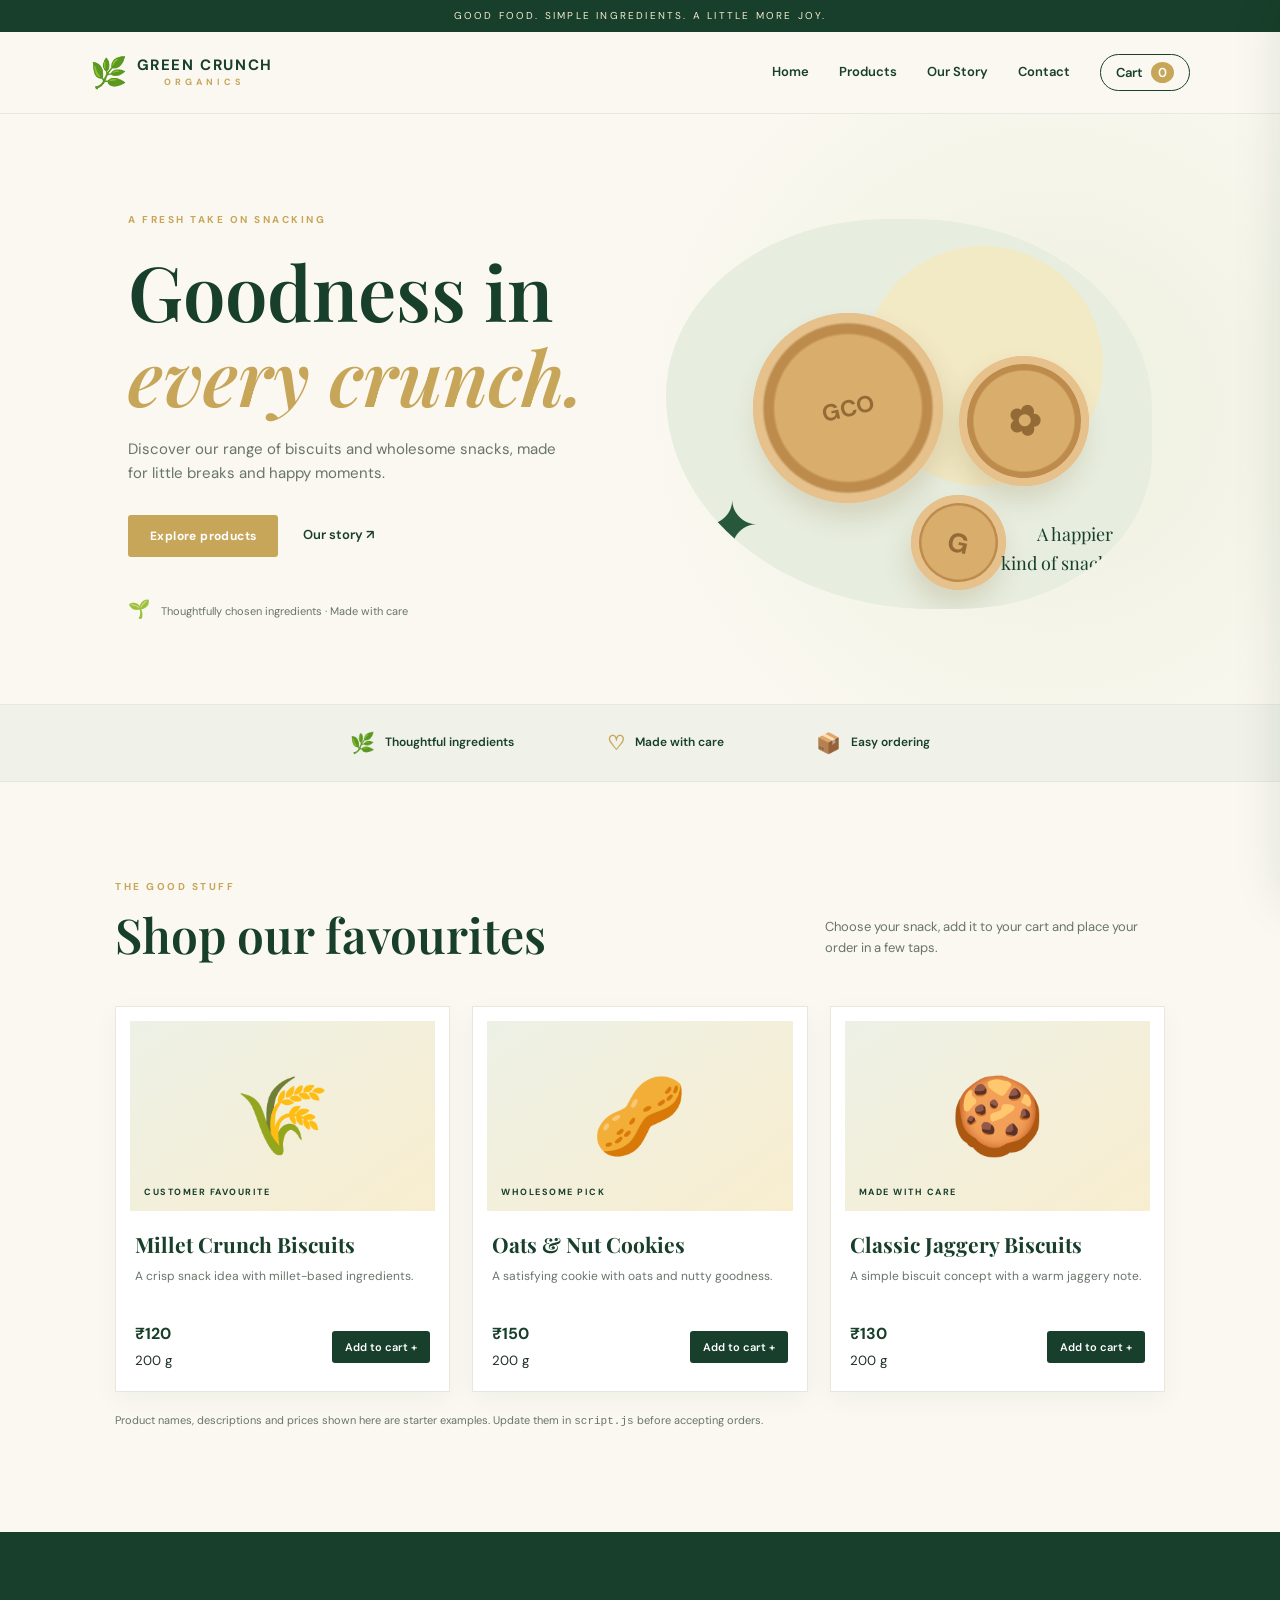
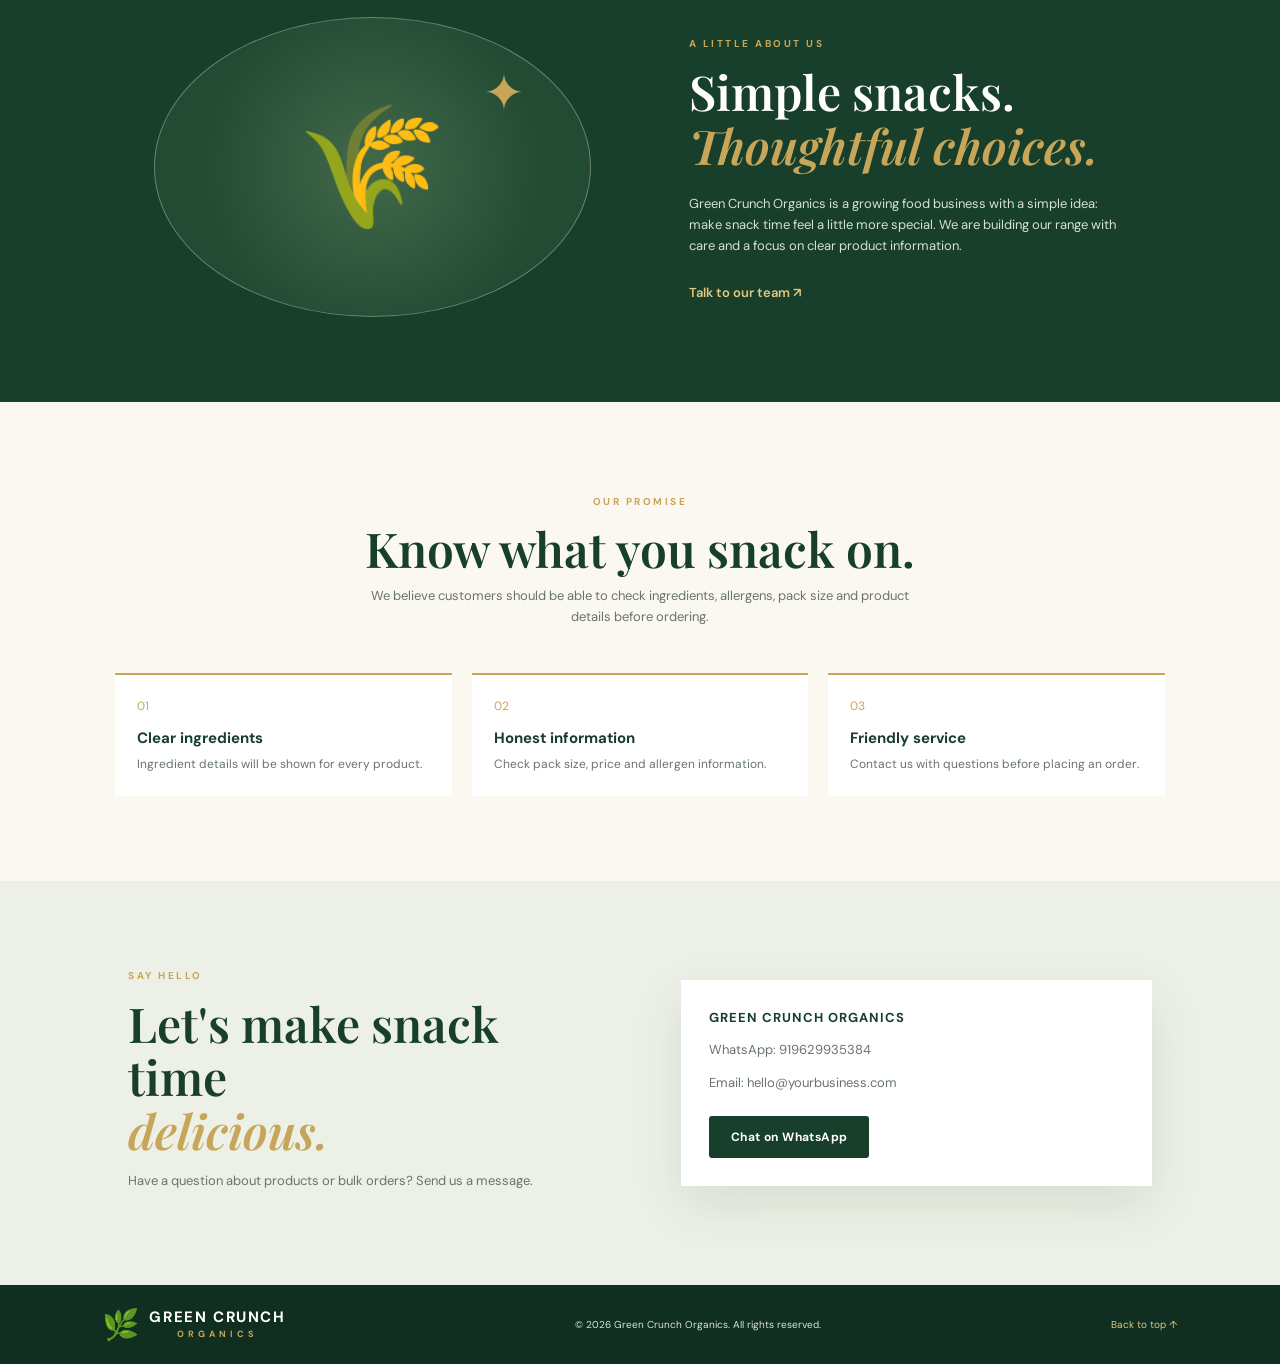
==== index.html @ 6ba56335 "Add files via upload" ====
<!DOCTYPE html>
<html lang="en">
<head>
  <meta charset="UTF-8">
  <meta name="viewport" content="width=device-width, initial-scale=1.0">
  <meta name="description" content="Discover Green Crunch Organics — thoughtfully made biscuits and wholesome snacks. Explore our products and order through WhatsApp or online payment.">
  <meta name="theme-color" content="#173f2b">
  <title>Green Crunch Organics | Wholesome Biscuits & Snacks</title>
  <link rel="preconnect" href="https://fonts.googleapis.com">
  <link rel="preconnect" href="https://fonts.gstatic.com" crossorigin>
  <link href="https://fonts.googleapis.com/css2?family=DM+Sans:wght@400;500;600;700&family=Playfair+Display:wght@600;700&display=swap" rel="stylesheet">
  <link rel="stylesheet" href="style.css">
</head>
<body>
  <div class="announcement">GOOD FOOD. SIMPLE INGREDIENTS. A LITTLE MORE JOY.</div>
  <header class="site-header">
    <a class="brand" href="#home" aria-label="Green Crunch Organics home">
      <span class="brand-mark">🌿</span>
      <span><strong>GREEN CRUNCH</strong><small>ORGANICS</small></span>
    </a>
    <button class="menu-toggle" id="menuToggle" aria-label="Open menu">☰</button>
    <nav id="mainNav">
      <a href="#home">Home</a><a href="#products">Products</a><a href="#story">Our Story</a><a href="#contact">Contact</a>
      <button class="cart-nav" id="cartOpen">Cart <span id="cartCount">0</span></button>
    </nav>
  </header>

  <main>
    <section class="hero" id="home">
      <div class="hero-copy">
        <span class="eyebrow">A FRESH TAKE ON SNACKING</span>
        <h1>Goodness in<br><em>every crunch.</em></h1>
        <p>Discover our range of biscuits and wholesome snacks, made for little breaks and happy moments.</p>
        <div class="hero-actions"><a class="btn btn-gold" href="#products">Explore products</a><a class="text-link" href="#story">Our story ↗</a></div>
        <div class="hero-note"><span>🌱</span> Thoughtfully chosen ingredients · Made with care</div>
      </div>
      <div class="hero-art" aria-label="Illustration of organic biscuits">
        <div class="sun"></div><div class="leaf leaf-one">✦</div><div class="biscuit biscuit-one">GCO</div><div class="biscuit biscuit-two">✿</div><div class="biscuit biscuit-three">G</div>
        <div class="art-caption">A happier<br>kind of snack.</div>
      </div>
    </section>

    <section class="trust-strip">
      <div><b>🌿</b><span>Thoughtful ingredients</span></div><div><b>♡</b><span>Made with care</span></div><div><b>📦</b><span>Easy ordering</span></div>
    </section>

    <section class="section products-section" id="products">
      <div class="section-heading"><div><span class="eyebrow">THE GOOD STUFF</span><h2>Shop our favourites</h2></div><p>Choose your snack, add it to your cart and place your order in a few taps.</p></div>
      <div class="product-grid" id="productGrid"></div>
      <p class="small-note">Product names, descriptions and prices shown here are starter examples. Update them in <code>script.js</code> before accepting orders.</p>
    </section>

    <section class="story-section" id="story">
      <div class="story-art"><div class="story-circle">🌾</div><span class="floating-leaf">✦</span></div>
      <div class="story-copy"><span class="eyebrow">A LITTLE ABOUT US</span><h2>Simple snacks.<br><em>Thoughtful choices.</em></h2><p>Green Crunch Organics is a growing food business with a simple idea: make snack time feel a little more special. We are building our range with care and a focus on clear product information.</p><a class="text-link" href="#contact">Talk to our team ↗</a></div>
    </section>

    <section class="promise-section">
      <span class="eyebrow">OUR PROMISE</span><h2>Know what you snack on.</h2><p>We believe customers should be able to check ingredients, allergens, pack size and product details before ordering.</p>
      <div class="promise-grid"><div>01 <b>Clear ingredients</b><span>Ingredient details will be shown for every product.</span></div><div>02 <b>Honest information</b><span>Check pack size, price and allergen information.</span></div><div>03 <b>Friendly service</b><span>Contact us with questions before placing an order.</span></div></div>
    </section>

    <section class="contact-section" id="contact">
      <div><span class="eyebrow">SAY HELLO</span><h2>Let's make snack time<br><em>delicious.</em></h2><p>Have a question about products or bulk orders? Send us a message.</p></div>
      <div class="contact-card"><p><b>GREEN CRUNCH ORGANICS</b></p><p>WhatsApp: <span id="displayPhone">Add your number in script.js</span></p><p>Email: <span id="displayEmail">Add your email in script.js</span></p><a class="btn btn-green" id="contactWhatsApp" href="#">Chat on WhatsApp</a></div>
    </section>
  </main>

  <footer><a class="brand footer-brand" href="#home"><span class="brand-mark">🌿</span><span><strong>GREEN CRUNCH</strong><small>ORGANICS</small></span></a><span>© <span id="year"></span> Green Crunch Organics. All rights reserved.</span><a href="#home">Back to top ↑</a></footer>

  <div class="cart-backdrop" id="cartBackdrop"></div>
  <aside class="cart-drawer" id="cartDrawer" aria-label="Shopping cart" aria-hidden="true">
    <div class="cart-head"><h3>Your cart</h3><button id="cartClose" aria-label="Close cart">✕</button></div>
    <div id="cartItems" class="cart-items"><p class="empty-cart">Your cart is waiting for something good.</p></div>
    <div class="cart-bottom"><div class="total-row"><span>Subtotal</span><strong id="cartTotal">₹0</strong></div><p class="checkout-note">Delivery charges, if any, will be confirmed before payment.</p><button class="btn btn-green full" id="whatsappCheckout">Order on WhatsApp</button><a class="btn btn-outline full" id="onlinePayment" href="#" target="_blank" rel="noopener">Pay online</a><p class="payment-hint" id="paymentHint">Online payment link will be enabled after you add your payment link in script.js.</p></div>
  </aside>

  <div class="toast" id="toast" role="status"></div>
  <script src="script.js"></script>
</body>
</html>
---- style.css ----
:root{--green:#173f2b;--green2:#28583c;--sage:#e8efe5;--cream:#faf8f0;--gold:#c7a65a;--ink:#203126;--muted:#68756b;--white:#fff;--line:#e6e8df;--shadow:0 18px 50px rgba(23,63,43,.10)}
*{box-sizing:border-box}html{scroll-behavior:smooth}body{margin:0;background:var(--cream);color:var(--ink);font-family:"DM Sans",Arial,sans-serif;line-height:1.6}.announcement{background:var(--green);color:#f5edcf;text-align:center;font-size:10px;letter-spacing:2.2px;padding:8px 12px}.site-header{height:82px;padding:0 7%;display:flex;align-items:center;justify-content:space-between;background:rgba(250,248,240,.96);position:sticky;top:0;z-index:20;border-bottom:1px solid rgba(23,63,43,.08)}.brand{display:flex;align-items:center;gap:10px;text-decoration:none;color:var(--green);line-height:1}.brand-mark{font-size:30px}.brand strong{display:block;font-size:15px;letter-spacing:1.6px}.brand small{display:block;text-align:center;font-size:9px;letter-spacing:4px;margin-top:5px;color:var(--gold);font-weight:700}nav{display:flex;align-items:center;gap:30px}nav a,.text-link{color:var(--green);text-decoration:none;font-size:13px;font-weight:600}nav a:hover,.text-link:hover{color:var(--gold)}.cart-nav{border:1px solid var(--green);background:transparent;border-radius:30px;padding:9px 15px;color:var(--green);font:600 13px "DM Sans";cursor:pointer}.cart-nav span{background:var(--gold);color:white;border-radius:50%;padding:2px 7px;margin-left:5px}.menu-toggle{display:none;background:none;border:0;font-size:25px;color:var(--green)}
.hero{min-height:590px;padding:75px 10% 65px;display:grid;grid-template-columns:1fr 1fr;align-items:center;gap:5%;background:radial-gradient(circle at 82% 50%,#edf0df 0,transparent 37%),var(--cream)}.eyebrow{font-size:10px;letter-spacing:2.5px;color:var(--gold);font-weight:700}.hero h1,h2{font-family:"Playfair Display",Georgia,serif;font-weight:600;line-height:1.12;color:var(--green)}.hero h1{font-size:clamp(48px,6vw,76px);margin:18px 0}.hero h1 em,h2 em{color:var(--gold);font-weight:600}.hero-copy>p{max-width:440px;color:var(--muted);font-size:15px}.hero-actions{display:flex;align-items:center;gap:25px;margin-top:30px}.btn{display:inline-flex;justify-content:center;align-items:center;text-decoration:none;border:0;border-radius:3px;padding:13px 22px;font:700 12px "DM Sans";letter-spacing:.4px;cursor:pointer;transition:.2s}.btn:hover{transform:translateY(-2px);filter:brightness(.97)}.btn-gold{background:var(--gold);color:#fff}.btn-green{background:var(--green);color:#fff}.btn-outline{border:1px solid var(--green);color:var(--green);background:white}.hero-note{margin-top:38px;font-size:11px;color:var(--muted)}.hero-note span{font-size:18px;margin-right:8px}.hero-art{height:390px;position:relative;border-radius:48% 52% 42% 58%;background:#e7eddf;display:flex;align-items:center;justify-content:center;overflow:hidden}.sun{position:absolute;width:240px;height:240px;border-radius:50%;background:#f6e8bd;right:10%;top:7%;opacity:.75}.biscuit{position:absolute;display:grid;place-items:center;border-radius:50%;background:radial-gradient(circle,#d9ad6b 0 54%,#bd8c4c 56% 62%,#e4c18c 64%);color:#946b36;font-weight:700;box-shadow:0 16px 24px #8a784333,inset 0 0 0 8px #e6c18b}.biscuit-one{width:190px;height:190px;font-size:23px;transform:rotate(-13deg);left:18%;top:24%}.biscuit-two{width:130px;height:130px;font-size:40px;right:13%;top:35%;transform:rotate(17deg)}.biscuit-three{width:95px;height:95px;font-size:27px;right:30%;bottom:5%;transform:rotate(12deg)}.leaf{position:absolute;color:var(--green2);font-size:65px}.leaf-one{left:8%;bottom:8%}.art-caption{position:absolute;right:8%;bottom:8%;font-family:"Playfair Display";font-size:18px;color:var(--green);text-align:right}.trust-strip{display:flex;justify-content:center;gap:8%;padding:22px 5%;background:#f0f1e8;border-top:1px solid var(--line);border-bottom:1px solid var(--line)}.trust-strip div{display:flex;gap:10px;align-items:center;font-size:12px;color:var(--green);font-weight:600}.trust-strip b{font-size:20px;color:var(--gold)}
.section{padding:90px 9%}.section-heading{display:flex;justify-content:space-between;align-items:end;gap:30px;margin-bottom:35px}.section h2,.story-copy h2,.contact-section h2,.promise-section h2{font-size:clamp(34px,4vw,48px);margin:10px 0}.section-heading>p{max-width:340px;color:var(--muted);font-size:13px}.product-grid{display:grid;grid-template-columns:repeat(3,1fr);gap:22px}.product-card{background:white;border:1px solid var(--line);box-shadow:0 8px 25px rgba(23,63,43,.04);padding:14px;display:flex;flex-direction:column}.product-visual{height:190px;display:grid;place-items:center;background:linear-gradient(145deg,#edf1e6,#f8edcf);font-size:76px;position:relative}.product-visual span{position:absolute;bottom:12px;left:14px;font-size:9px;letter-spacing:1.5px;color:var(--green);font-weight:700}.product-info{padding:17px 5px 5px;display:flex;flex-direction:column;flex:1}.product-info h3{font-family:"Playfair Display";font-size:21px;color:var(--green);margin:0 0 5px}.product-info p{font-size:12px;color:var(--muted);margin:0 0 16px;min-height:38px}.product-foot{display:flex;justify-content:space-between;align-items:center;margin-top:auto}.price{font-weight:700;color:var(--green)}.add-btn{background:var(--green);color:white;border:0;border-radius:3px;padding:9px 13px;font:600 11px "DM Sans";cursor:pointer}.small-note{font-size:11px;color:var(--muted);margin-top:20px}
.story-section{background:var(--green);color:#f6f4e9;padding:85px 12%;display:grid;grid-template-columns:1fr 1fr;gap:10%;align-items:center}.story-art{height:300px;border:1px solid #6b846e;border-radius:50%;display:grid;place-items:center;position:relative;background:radial-gradient(circle,#42694a,#234b34 65%)}.story-circle{font-size:120px}.floating-leaf{position:absolute;right:15%;top:12%;font-size:50px;color:var(--gold)}.story-copy h2{color:white}.story-copy p{font-size:13px;color:#d7e0d5;max-width:430px;margin:22px 0}.story-copy .text-link{color:#e6c77c}.promise-section{text-align:center;padding:85px 9%}.promise-section>p{max-width:570px;margin:0 auto;color:var(--muted);font-size:13px}.promise-grid{display:grid;grid-template-columns:repeat(3,1fr);gap:20px;margin-top:45px;text-align:left}.promise-grid div{padding:22px;border-top:2px solid var(--gold);background:white;color:var(--gold);font-size:12px}.promise-grid b{display:block;color:var(--green);font-size:15px;margin:10px 0 5px}.promise-grid span{color:var(--muted);font-size:12px}
.contact-section{padding:80px 10%;background:#edf0e6;display:grid;grid-template-columns:1fr 1fr;gap:8%;align-items:center}.contact-section p{font-size:13px;color:var(--muted)}.contact-card{background:white;padding:28px;box-shadow:var(--shadow)}.contact-card p{margin:0 0 12px}.contact-card b{color:var(--green);letter-spacing:1px}.contact-card .btn{margin-top:10px}footer{padding:25px 8%;display:flex;justify-content:space-between;align-items:center;gap:15px;background:#102f20;color:#dce5d8;font-size:10px}.footer-brand{color:white}.footer-brand small{color:var(--gold)}footer>a:last-child{color:#e4c77e;text-decoration:none}
.cart-backdrop{position:fixed;inset:0;background:#102f2066;z-index:40;opacity:0;visibility:hidden;transition:.25s}.cart-drawer{position:fixed;right:0;top:0;height:100dvh;width:min(420px,100%);background:var(--cream);z-index:41;padding:24px;display:flex;flex-direction:column;transform:translateX(105%);transition:.3s;box-shadow:-15px 0 50px #102f2022}.cart-open .cart-backdrop{opacity:1;visibility:visible}.cart-open .cart-drawer{transform:translateX(0)}.cart-head{display:flex;justify-content:space-between;align-items:center;border-bottom:1px solid var(--line);padding-bottom:14px}.cart-head h3{font-family:"Playfair Display";color:var(--green);font-size:25px;margin:0}.cart-head button{border:0;background:none;font-size:20px;cursor:pointer}.cart-items{overflow:auto;flex:1;padding:12px 0}.empty-cart{font-size:13px;color:var(--muted);text-align:center;margin-top:40px}.cart-line{display:grid;grid-template-columns:1fr auto;gap:10px;padding:14px 0;border-bottom:1px solid var(--line)}.cart-line strong{display:block;color:var(--green);font-size:13px}.cart-line small{color:var(--muted)}.qty-controls{display:flex;align-items:center;gap:8px}.qty-controls button{border:1px solid var(--line);background:white;width:26px;height:26px;cursor:pointer}.cart-bottom{border-top:1px solid var(--line);padding-top:16px}.total-row{display:flex;justify-content:space-between;color:var(--green)}.checkout-note,.payment-hint{font-size:10px;color:var(--muted)}.full{width:100%;margin-top:9px}.payment-hint{text-align:center}.toast{position:fixed;bottom:20px;left:50%;transform:translate(-50%,20px);background:var(--green);color:white;padding:10px 18px;font-size:12px;opacity:0;pointer-events:none;transition:.25s;z-index:60}.toast.show{opacity:1;transform:translate(-50%,0)}
@media(max-width:760px){.site-header{height:70px;padding:0 5%}.menu-toggle{display:block}nav{display:none;position:absolute;top:70px;left:0;right:0;background:var(--cream);padding:20px 7%;box-shadow:var(--shadow);flex-direction:column;align-items:flex-start;gap:18px}nav.open{display:flex}.hero{padding:55px 7% 45px;grid-template-columns:1fr;gap:35px}.hero h1{font-size:54px}.hero-art{height:300px;max-width:500px;width:100%;margin:auto}.biscuit-one{width:150px;height:150px}.biscuit-two{width:105px;height:105px}.trust-strip{gap:14px;flex-wrap:wrap}.trust-strip div{font-size:10px}.section{padding:65px 6%}.section-heading{display:block}.section-heading>p{margin-top:15px}.product-grid{grid-template-columns:1fr 1fr;gap:12px}.product-visual{height:140px;font-size:55px}.product-info h3{font-size:17px}.product-info p{font-size:11px}.add-btn{padding:8px}.story-section{padding:60px 7%;grid-template-columns:1fr;gap:35px}.story-art{height:230px;max-width:350px;width:100%;margin:auto}.story-circle{font-size:90px}.promise-section{padding:65px 7%}.promise-grid{grid-template-columns:1fr;gap:12px;margin-top:30px}.contact-section{padding:60px 7%;grid-template-columns:1fr;gap:25px}footer{flex-wrap:wrap;padding:22px 6%}}@media(max-width:390px){.product-grid{grid-template-columns:1fr}.product-visual{height:175px}.hero h1{font-size:46px}}
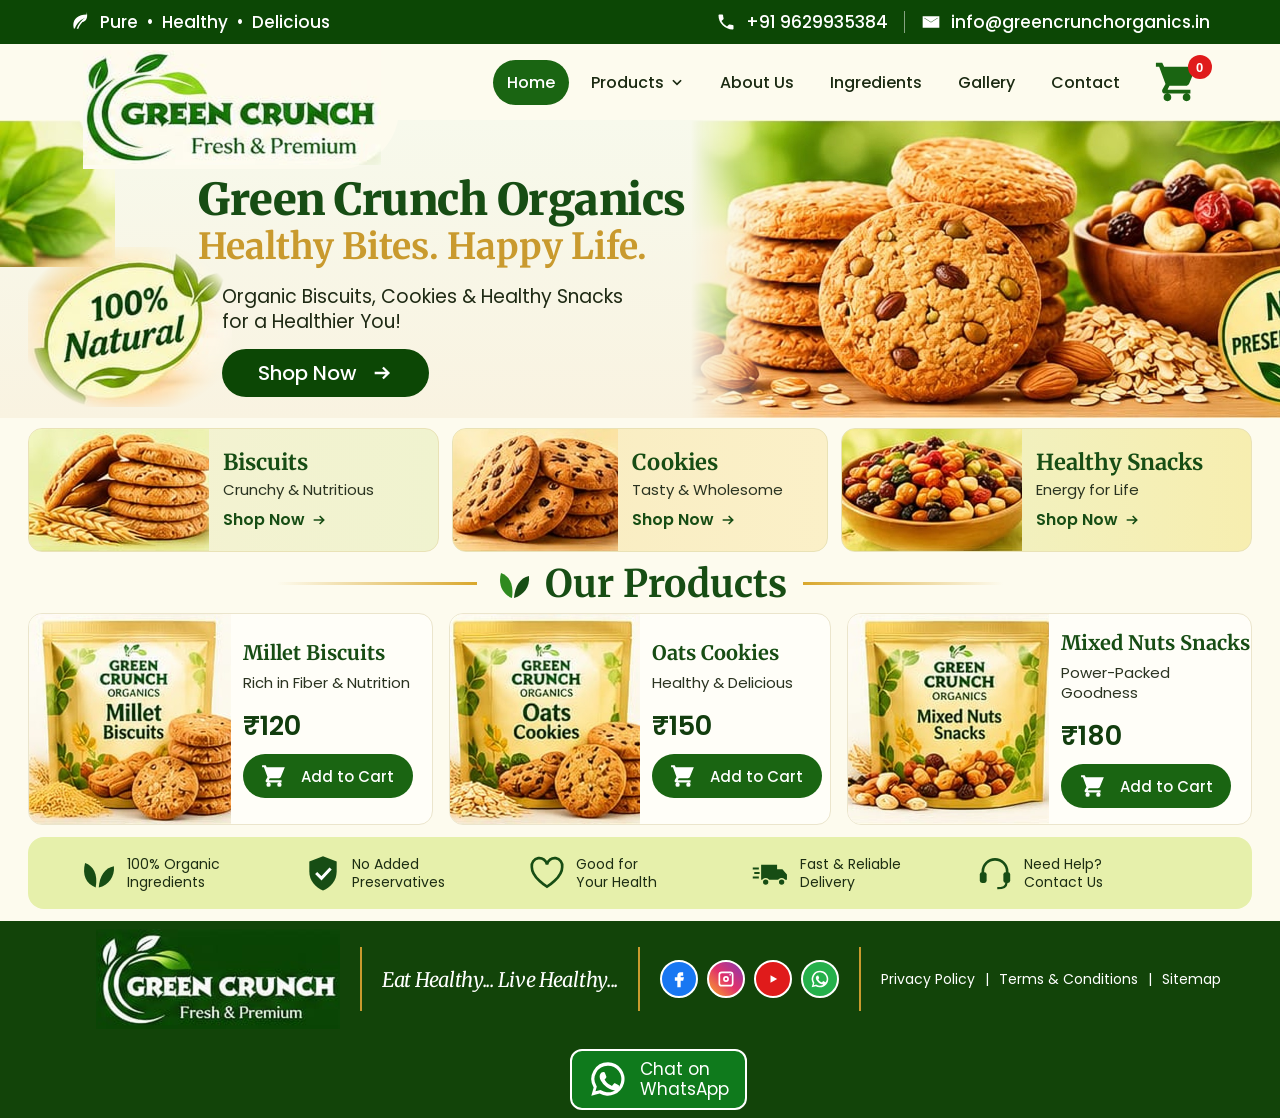
==== commit 8ceba0e2: "Redesign homepage to match new mockup Rebuild index.html with the new layout (hero, categories, prod" ====
--- a/index.html
+++ b/index.html
@@ -1,81 +1,268 @@
 <!DOCTYPE html>
 <html lang="en">
 <head>
-  <meta charset="UTF-8">
-  <meta name="viewport" content="width=device-width, initial-scale=1.0">
-  <meta name="description" content="Discover Green Crunch Organics — thoughtfully made biscuits and wholesome snacks. Explore our products and order through WhatsApp or online payment.">
-  <meta name="theme-color" content="#173f2b">
-  <title>Green Crunch Organics | Wholesome Biscuits & Snacks</title>
-  <link rel="preconnect" href="https://fonts.googleapis.com">
-  <link rel="preconnect" href="https://fonts.gstatic.com" crossorigin>
-  <link href="https://fonts.googleapis.com/css2?family=DM+Sans:wght@400;500;600;700&family=Playfair+Display:wght@600;700&display=swap" rel="stylesheet">
-  <link rel="stylesheet" href="style.css">
+<meta charset="UTF-8">
+<meta name="viewport" content="width=device-width, initial-scale=1.0">
+<meta name="description" content="Green Crunch Organics - Fresh and premium biscuits, cookies and healthy snacks.">
+<title>Green Crunch Organics</title>
+<link rel="preconnect" href="https://fonts.googleapis.com">
+<link rel="preconnect" href="https://fonts.gstatic.com" crossorigin>
+<link href="https://fonts.googleapis.com/css2?family=Merriweather:ital,wght@0,700;0,900;1,400&family=Poppins:wght@400;500;600&display=swap" rel="stylesheet">
+
+<style>
+*{margin:0;padding:0;box-sizing:border-box}
+html{scroll-behavior:smooth}
+body{font-family:Poppins,Arial,sans-serif;background:#fdfbee;color:#1c3a14}
+a{text-decoration:none;color:inherit}
+:root{--green:#0c4705;--green2:#1a6512;--gold:#c99a2e;--cream:#fdfbee}
+.serif{font-family:Merriweather,Georgia,serif}
+svg{display:block}
+
+/* top bar */
+.top{background:var(--green);color:#fff;font-size:17px;font-weight:500;height:44px;padding:0 5.5%;display:flex;justify-content:space-between;align-items:center;gap:10px}
+.top span{display:flex;align-items:center;gap:10px}
+.top .sep{width:1px;height:22px;background:#ffffff80;margin:0 6px}
+.top svg{width:20px;height:20px;fill:#fff}
+
+/* header */
+header{position:sticky;top:0;z-index:40;background:var(--cream);height:76px}
+nav{height:76px;padding:0 5.5% 0 6.5%;display:flex;align-items:center;justify-content:space-between}
+.logo{position:relative;z-index:5;align-self:flex-start;margin-top:6px;background:var(--cream);border-radius:0 0 60px 0;padding:0 18px 4px 0}
+.logo img{width:298px;display:block}
+.menu{display:flex;align-items:center;gap:8px;list-style:none;margin-left:auto;margin-right:60px}
+.menu a{display:flex;align-items:center;gap:6px;font-size:18px;font-weight:500;color:#1b2a12;padding:11px 22px;border-radius:30px}
+.menu a:hover{color:var(--green2)}
+.menu a.active{background:var(--green2);color:#fff}
+.menu svg{width:14px;height:14px;stroke:currentColor;fill:none;stroke-width:3}
+.cart{position:relative;background:none;border:0;cursor:pointer;margin-right:40px}
+.cart svg{width:46px;height:46px;fill:var(--green2)}
+.cart b{position:absolute;top:-4px;right:-12px;background:#e01b1b;color:#fff;font-size:13px;width:24px;height:24px;border-radius:50%;display:grid;place-items:center}
+.burger{display:none;background:none;border:0;font-size:30px;color:var(--green2);cursor:pointer}
+
+/* hero */
+.hero{position:relative;height:298px;overflow:hidden;background:linear-gradient(180deg,#f7f9ec 0%,#f9f3e1 100%)}
+.hero .bg{position:absolute;right:0;top:0;height:100%;width:46%;object-fit:cover;object-position:left;-webkit-mask-image:linear-gradient(90deg,transparent 0,#000 14%);mask-image:linear-gradient(90deg,transparent 0,#000 14%)}
+.hero .leaves{position:absolute;left:0;top:0;width:115px}
+.hero .badge{position:absolute;left:28px;top:127px;width:204px;-webkit-mask-image:radial-gradient(ellipse 55% 55% at 50% 50%,#000 75%,transparent 100%);mask-image:radial-gradient(ellipse 55% 55% at 50% 50%,#000 75%,transparent 100%)}
+.hero-text{position:absolute;left:15.5%;top:56px}
+.hero h1{font:900 54px/1.1 Merriweather,Georgia,serif;color:#174d14;letter-spacing:-.5px}
+.hero h2{font:700 44px/1.15 Merriweather,Georgia,serif;color:var(--gold);margin-top:2px}
+.hero p{font-size:19px;line-height:1.35;color:#1f2a14;margin:16px 0 14px 24px;max-width:430px}
+.btn{display:inline-flex;align-items:center;gap:14px;background:var(--green);color:#fff;font-size:20px;font-weight:500;padding:9px 36px;border-radius:30px;border:0;cursor:pointer;margin-left:24px}
+.btn svg{width:22px;height:22px;stroke:#fff;fill:none;stroke-width:2.5}
+.btn:hover{background:#1f7a17}
+
+/* categories */
+.cats{display:grid;grid-template-columns:500fr 456fr 500fr;gap:13px;padding:10px 28px 0}
+.cat{display:flex;align-items:center;height:124px;border-radius:14px;overflow:hidden;border:1px solid #e9e2b6}
+.cat img{height:100%;width:44%;object-fit:cover}
+.cat div{padding-left:14px}
+.cat h3{font:700 27px Merriweather,Georgia,serif;color:#174d14}
+.cat p{font-size:18px;color:#2a3320;margin:2px 0 6px}
+.cat span{font-size:16px;font-weight:600;color:#174d14;display:flex;align-items:center;gap:6px}
+.cat span svg{width:16px;height:16px;stroke:currentColor;fill:none;stroke-width:2.5}
+.c1{background:linear-gradient(90deg,#f6f2d3,#f0f3cf)}
+.c2{background:linear-gradient(90deg,#f8ecc0,#fbf0c8)}
+.c3{background:linear-gradient(90deg,#eef2c8,#f7eeb0)}
+
+/* products */
+.title{display:flex;align-items:center;justify-content:center;gap:16px;margin:8px 0 6px}
+.title i{height:3px;width:200px;background:linear-gradient(90deg,transparent,#d9a72c)}
+.title i:last-child{background:linear-gradient(90deg,#d9a72c,transparent)}
+.title h2{font:700 38px Merriweather,Georgia,serif;color:#174d14;display:flex;align-items:center;gap:12px}
+.title svg{width:40px;height:40px}
+.products{display:grid;grid-template-columns:492fr 463fr 492fr;gap:16px;padding:0 28px}
+.product{display:flex;align-items:center;gap:12px;background:#fffef8;border:1px solid #ebe5cc;border-radius:14px;height:212px;overflow:hidden}
+.product img{height:100%;width:50%;object-fit:cover}
+.product h3{font:700 24px Merriweather,Georgia,serif;color:#174d14}
+.product p{font-size:18px;color:#2a3320;line-height:1.3;margin:8px 0 14px;max-width:200px}
+.price{font-size:27px;font-weight:600;color:#123d0e;margin-bottom:8px}
+.add{display:flex;align-items:center;justify-content:center;gap:14px;width:204px;background:var(--green2);color:#fff;font:500 17px Poppins,sans-serif;padding:9px 0;border:0;border-radius:24px;cursor:pointer}
+.add:hover{background:#0c4705}
+.add svg{width:26px;height:26px;fill:#fff}
+
+/* benefits */
+.benefits{display:grid;grid-template-columns:repeat(5,1fr);align-items:center;background:#e6f0ab;margin:12px 28px 0;border-radius:16px;height:72px;padding:0 4%}
+.benefits div{display:flex;align-items:center;gap:20px;font-size:17px;line-height:1.3;color:#1c2d12}
+.benefits svg{width:50px;height:50px;flex:none}
+
+/* footer */
+footer{background:#124409;color:#fff;margin-top:12px;min-height:113px;padding:8px 2.3% 8px 5.2%;display:flex;align-items:center;gap:30px;position:relative;overflow:hidden}
+footer .flogo{width:244px;flex:none}
+footer .vr{display:block;flex:none;width:2px;height:64px;background:#c99a2e}
+footer .wa{flex:none}
+footer .tag{font:italic 400 25px Merriweather,Georgia,serif;letter-spacing:-.3px;white-space:nowrap}
+.social{display:flex;gap:9px}
+.social a{width:38px;height:38px;border-radius:50%;display:grid;place-items:center;border:2px solid #fff}
+.social svg{width:20px;height:20px;fill:#fff}
+.links{display:flex;gap:10px;font-size:14px;white-space:nowrap}
+.links a+a::before{content:"|";margin-right:10px}
+.wa{display:flex;align-items:center;gap:12px;border:2px solid #fff;border-radius:12px;background:#0f7a1c;padding:8px 16px;font-size:17px;line-height:1.2;margin-left:auto}
+.wa svg{width:40px;height:40px;fill:#fff}
+
+/* cart drawer */
+#cartbox{display:none;position:fixed;right:20px;top:130px;background:#fff;padding:22px;width:320px;max-width:92%;z-index:60;box-shadow:0 8px 30px #0003;border-radius:16px}
+#cartbox h3{font:700 20px Merriweather,serif;color:#174d14;margin-bottom:14px}
+#cartbox .x{float:right;border:0;background:none;font-size:20px;cursor:pointer}
+#cartitems p{padding:8px 0;border-bottom:1px solid #eee}
+#cartbox .btn{margin:14px 0 0;font-size:16px;padding:11px 24px}
+
+/* responsive */
+@media(max-width:1300px){
+.menu{margin-right:20px}.menu a{padding:10px 14px;font-size:16px}.cart{margin-right:10px}
+.hero h1{font-size:44px}.hero h2{font-size:36px}
+.cat h3{font-size:22px}.cat p{font-size:15px}
+.product h3{font-size:20px}.product p{font-size:15px}.add{width:170px;font-size:15px}
+.benefits div{font-size:14px;gap:10px}.benefits svg{width:38px;height:38px}
+footer{gap:20px;flex-wrap:wrap;justify-content:center}footer .tag{font-size:20px}.wa{margin-left:0}
+}
+@media(max-width:900px){
+.top{font-size:13px;padding:0 16px}.top .sep,.top .mail{display:none}
+.logo img{width:200px}
+.burger{display:block}
+.menu{display:none;position:absolute;top:76px;left:0;right:0;flex-direction:column;background:var(--cream);padding:12px;box-shadow:0 8px 16px #0001;margin:0}
+.menu.open{display:flex}
+.hero{height:auto;padding:30px 16px 0;text-align:center}
+.hero .bg{position:static;width:100%;height:220px;-webkit-mask-image:none;mask-image:none;margin-top:20px;border-radius:14px}
+.hero .leaves,.hero .badge{display:none}
+.hero-text{position:static}.hero p{margin:12px auto}.btn{margin-left:0}
+.hero h1{font-size:34px}.hero h2{font-size:28px}
+.cats,.products{grid-template-columns:1fr;padding:12px 16px 0}
+.title i{width:50px}.title h2{font-size:28px}
+.benefits{grid-template-columns:1fr 1fr;height:auto;gap:14px;padding:16px;margin:12px 16px 0}
+footer{flex-direction:column;text-align:center;padding:24px 16px}footer .vr{display:none}.links{flex-wrap:wrap;justify-content:center}
+}
+</style>
 </head>
+
 <body>
-  <div class="announcement">GOOD FOOD. SIMPLE INGREDIENTS. A LITTLE MORE JOY.</div>
-  <header class="site-header">
-    <a class="brand" href="#home" aria-label="Green Crunch Organics home">
-      <span class="brand-mark">🌿</span>
-      <span><strong>GREEN CRUNCH</strong><small>ORGANICS</small></span>
-    </a>
-    <button class="menu-toggle" id="menuToggle" aria-label="Open menu">☰</button>
-    <nav id="mainNav">
-      <a href="#home">Home</a><a href="#products">Products</a><a href="#story">Our Story</a><a href="#contact">Contact</a>
-      <button class="cart-nav" id="cartOpen">Cart <span id="cartCount">0</span></button>
-    </nav>
-  </header>
-
-  <main>
-    <section class="hero" id="home">
-      <div class="hero-copy">
-        <span class="eyebrow">A FRESH TAKE ON SNACKING</span>
-        <h1>Goodness in<br><em>every crunch.</em></h1>
-        <p>Discover our range of biscuits and wholesome snacks, made for little breaks and happy moments.</p>
-        <div class="hero-actions"><a class="btn btn-gold" href="#products">Explore products</a><a class="text-link" href="#story">Our story ↗</a></div>
-        <div class="hero-note"><span>🌱</span> Thoughtfully chosen ingredients · Made with care</div>
-      </div>
-      <div class="hero-art" aria-label="Illustration of organic biscuits">
-        <div class="sun"></div><div class="leaf leaf-one">✦</div><div class="biscuit biscuit-one">GCO</div><div class="biscuit biscuit-two">✿</div><div class="biscuit biscuit-three">G</div>
-        <div class="art-caption">A happier<br>kind of snack.</div>
-      </div>
-    </section>
-
-    <section class="trust-strip">
-      <div><b>🌿</b><span>Thoughtful ingredients</span></div><div><b>♡</b><span>Made with care</span></div><div><b>📦</b><span>Easy ordering</span></div>
-    </section>
-
-    <section class="section products-section" id="products">
-      <div class="section-heading"><div><span class="eyebrow">THE GOOD STUFF</span><h2>Shop our favourites</h2></div><p>Choose your snack, add it to your cart and place your order in a few taps.</p></div>
-      <div class="product-grid" id="productGrid"></div>
-      <p class="small-note">Product names, descriptions and prices shown here are starter examples. Update them in <code>script.js</code> before accepting orders.</p>
-    </section>
-
-    <section class="story-section" id="story">
-      <div class="story-art"><div class="story-circle">🌾</div><span class="floating-leaf">✦</span></div>
-      <div class="story-copy"><span class="eyebrow">A LITTLE ABOUT US</span><h2>Simple snacks.<br><em>Thoughtful choices.</em></h2><p>Green Crunch Organics is a growing food business with a simple idea: make snack time feel a little more special. We are building our range with care and a focus on clear product information.</p><a class="text-link" href="#contact">Talk to our team ↗</a></div>
-    </section>
-
-    <section class="promise-section">
-      <span class="eyebrow">OUR PROMISE</span><h2>Know what you snack on.</h2><p>We believe customers should be able to check ingredients, allergens, pack size and product details before ordering.</p>
-      <div class="promise-grid"><div>01 <b>Clear ingredients</b><span>Ingredient details will be shown for every product.</span></div><div>02 <b>Honest information</b><span>Check pack size, price and allergen information.</span></div><div>03 <b>Friendly service</b><span>Contact us with questions before placing an order.</span></div></div>
-    </section>
-
-    <section class="contact-section" id="contact">
-      <div><span class="eyebrow">SAY HELLO</span><h2>Let's make snack time<br><em>delicious.</em></h2><p>Have a question about products or bulk orders? Send us a message.</p></div>
-      <div class="contact-card"><p><b>GREEN CRUNCH ORGANICS</b></p><p>WhatsApp: <span id="displayPhone">Add your number in script.js</span></p><p>Email: <span id="displayEmail">Add your email in script.js</span></p><a class="btn btn-green" id="contactWhatsApp" href="#">Chat on WhatsApp</a></div>
-    </section>
-  </main>
-
-  <footer><a class="brand footer-brand" href="#home"><span class="brand-mark">🌿</span><span><strong>GREEN CRUNCH</strong><small>ORGANICS</small></span></a><span>© <span id="year"></span> Green Crunch Organics. All rights reserved.</span><a href="#home">Back to top ↑</a></footer>
-
-  <div class="cart-backdrop" id="cartBackdrop"></div>
-  <aside class="cart-drawer" id="cartDrawer" aria-label="Shopping cart" aria-hidden="true">
-    <div class="cart-head"><h3>Your cart</h3><button id="cartClose" aria-label="Close cart">✕</button></div>
-    <div id="cartItems" class="cart-items"><p class="empty-cart">Your cart is waiting for something good.</p></div>
-    <div class="cart-bottom"><div class="total-row"><span>Subtotal</span><strong id="cartTotal">₹0</strong></div><p class="checkout-note">Delivery charges, if any, will be confirmed before payment.</p><button class="btn btn-green full" id="whatsappCheckout">Order on WhatsApp</button><a class="btn btn-outline full" id="onlinePayment" href="#" target="_blank" rel="noopener">Pay online</a><p class="payment-hint" id="paymentHint">Online payment link will be enabled after you add your payment link in script.js.</p></div>
-  </aside>
-
-  <div class="toast" id="toast" role="status"></div>
-  <script src="script.js"></script>
+
+<div class="top">
+<span><svg viewBox="0 0 24 24"><path d="M20 3C10 3 4 8 4 16c0 1.5.3 3 .8 4.3l1.4-1.4C9 12 14 9 18 7c-4 3-8 7-10 13h2c1-3 3-6 5-8 4-.5 7-5 5-12z"/></svg>Pure &nbsp;•&nbsp; Healthy &nbsp;•&nbsp; Delicious</span>
+<span><svg viewBox="0 0 24 24"><path d="M6.6 10.8a15 15 0 0 0 6.6 6.6l2.2-2.2c.3-.3.7-.4 1-.2 1.1.4 2.3.6 3.6.6.6 0 1 .4 1 1V20c0 .6-.4 1-1 1A17 17 0 0 1 3 4c0-.6.4-1 1-1h3.5c.6 0 1 .4 1 1 0 1.3.2 2.5.6 3.6.1.3 0 .7-.2 1z"/></svg>+91 9629935384<i class="sep"></i><span class="mail"><svg viewBox="0 0 24 24"><path d="M2 5h20v14H2zm2 2v.5l8 5 8-5V7l-8 5z"/></svg>info@greencrunchorganics.in</span></span>
+</div>
+
+<header>
+<nav>
+<a class="logo" href="#home"><img src="images/logo.png" alt="Green Crunch - Fresh &amp; Premium"></a>
+<ul class="menu" id="menu">
+<li><a href="#home" class="active">Home</a></li>
+<li><a href="#products">Products <svg viewBox="0 0 24 24"><path d="M5 9l7 7 7-7"/></svg></a></li>
+<li><a href="#about">About Us</a></li>
+<li><a href="#ingredients">Ingredients</a></li>
+<li><a href="#categories">Gallery</a></li>
+<li><a href="#contact">Contact</a></li>
+</ul>
+<button class="cart" onclick="showCart()" aria-label="Cart"><svg viewBox="0 0 24 24"><path d="M7 18a2 2 0 1 0 0 4 2 2 0 0 0 0-4zm10 0a2 2 0 1 0 0 4 2 2 0 0 0 0-4zM1 2h3.3l1 2H22l-3.5 8.5c-.3.9-1.1 1.5-2 1.5H8.1l-.9 1.6V16H19v2H5.6c-1.1 0-1.7-1.2-1.2-2.1L6 13 2.7 4H1z"/></svg><b id="count">0</b></button>
+<button class="burger" onclick="document.getElementById('menu').classList.toggle('open')" aria-label="Menu">☰</button>
+</nav>
+</header>
+
+<section class="hero" id="home">
+<img class="bg" src="images/hero-right.jpg" alt="Oats cookies, millet biscuits and mixed nuts">
+<img class="leaves" src="images/leaves-left.png" alt="">
+<img class="badge" src="images/badge-natural.png" alt="100% Natural">
+<div class="hero-text">
+<h1>Green Crunch Organics</h1>
+<h2>Healthy Bites. Happy Life.</h2>
+<p>Organic Biscuits, Cookies &amp; Healthy Snacks for a Healthier You!</p>
+<a href="#products" class="btn">Shop Now <svg viewBox="0 0 24 24"><path d="M4 12h15M13 6l6 6-6 6"/></svg></a>
+</div>
+</section>
+
+<section class="cats" id="categories">
+<a class="cat c1" href="#products"><img src="images/cat-biscuits.jpg" alt="Biscuits"><div><h3>Biscuits</h3><p>Crunchy &amp; Nutritious</p><span>Shop Now <svg viewBox="0 0 24 24"><path d="M4 12h15M13 6l6 6-6 6"/></svg></span></div></a>
+<a class="cat c2" href="#products"><img src="images/cat-cookies.jpg" alt="Cookies"><div><h3>Cookies</h3><p>Tasty &amp; Wholesome</p><span>Shop Now <svg viewBox="0 0 24 24"><path d="M4 12h15M13 6l6 6-6 6"/></svg></span></div></a>
+<a class="cat c3" href="#products"><img src="images/cat-snacks.jpg" alt="Healthy Snacks"><div><h3>Healthy Snacks</h3><p>Energy for Life</p><span>Shop Now <svg viewBox="0 0 24 24"><path d="M4 12h15M13 6l6 6-6 6"/></svg></span></div></a>
+</section>
+
+<div class="title"><i></i><h2><svg viewBox="0 0 40 40"><path d="M19 34C9 30 5 20 8 9c8 3 13 10 11 25z" fill="#2f8a1f"/><path d="M21 34c1-12 6-20 15-22 1 11-5 19-15 22z" fill="#174d14"/></svg>Our Products</h2><i></i></div>
+
+<section class="products" id="products">
+<div class="product"><img src="images/p-millet.jpg" alt="Millet Biscuits pack"><div><h3>Millet Biscuits</h3><p>Rich in Fiber &amp; Nutrition</p><div class="price">₹120</div><button class="add" onclick="addCart('Millet Biscuits',120)"><svg viewBox="0 0 24 24"><path d="M7 18a2 2 0 1 0 0 4 2 2 0 0 0 0-4zm10 0a2 2 0 1 0 0 4 2 2 0 0 0 0-4zM1 2h3.3l1 2H22l-3.5 8.5c-.3.9-1.1 1.5-2 1.5H8.1l-.9 1.6V16H19v2H5.6c-1.1 0-1.7-1.2-1.2-2.1L6 13 2.7 4H1z"/></svg>Add to Cart</button></div></div>
+<div class="product"><img src="images/p-oats.jpg" alt="Oats Cookies pack"><div><h3>Oats Cookies</h3><p>Healthy &amp; Delicious</p><div class="price">₹150</div><button class="add" onclick="addCart('Oats Cookies',150)"><svg viewBox="0 0 24 24"><path d="M7 18a2 2 0 1 0 0 4 2 2 0 0 0 0-4zm10 0a2 2 0 1 0 0 4 2 2 0 0 0 0-4zM1 2h3.3l1 2H22l-3.5 8.5c-.3.9-1.1 1.5-2 1.5H8.1l-.9 1.6V16H19v2H5.6c-1.1 0-1.7-1.2-1.2-2.1L6 13 2.7 4H1z"/></svg>Add to Cart</button></div></div>
+<div class="product"><img src="images/p-nuts.jpg" alt="Mixed Nuts Snacks pack"><div><h3>Mixed Nuts Snacks</h3><p>Power-Packed Goodness</p><div class="price">₹180</div><button class="add" onclick="addCart('Mixed Nuts Snacks',180)"><svg viewBox="0 0 24 24"><path d="M7 18a2 2 0 1 0 0 4 2 2 0 0 0 0-4zm10 0a2 2 0 1 0 0 4 2 2 0 0 0 0-4zM1 2h3.3l1 2H22l-3.5 8.5c-.3.9-1.1 1.5-2 1.5H8.1l-.9 1.6V16H19v2H5.6c-1.1 0-1.7-1.2-1.2-2.1L6 13 2.7 4H1z"/></svg>Add to Cart</button></div></div>
+</section>
+
+<section class="benefits" id="ingredients">
+<div><svg viewBox="0 0 50 50"><path d="M22 44C9 40 4 27 8 12c11 4 17 14 14 32z" fill="#174d14"/><path d="M26 44c1-15 8-26 20-28 1 14-7 25-20 28z" fill="#174d14"/></svg>100% Organic<br>Ingredients</div>
+<div><svg viewBox="0 0 50 50"><path d="M25 3l18 7v13c0 12-8 21-18 25C15 44 7 35 7 23V10z" fill="#174d14"/><path d="M16 25l7 7 12-13" stroke="#fff" stroke-width="4" fill="none"/></svg>No Added<br>Preservatives</div>
+<div><svg viewBox="0 0 50 50"><path d="M25 43S5 31 5 17a10 10 0 0 1 20-3 10 10 0 0 1 20 3c0 14-20 26-20 26z" fill="none" stroke="#174d14" stroke-width="3.5"/></svg>Good for<br>Your Health</div>
+<div><svg viewBox="0 0 50 50"><path d="M12 14h21v20H12zM33 20h7l6 7v7H33z" fill="#174d14"/><circle cx="18" cy="37" r="4.5" fill="#174d14" stroke="#e6f0ab" stroke-width="2"/><circle cx="39" cy="37" r="4.5" fill="#174d14" stroke="#e6f0ab" stroke-width="2"/><path d="M1 19h8M3 25h7M1 31h8" stroke="#174d14" stroke-width="2.5"/></svg>Fast &amp; Reliable<br>Delivery</div>
+<div><a href="#contact" style="display:flex;align-items:center;gap:inherit"><svg viewBox="0 0 50 50"><path d="M9 27v-4a16 16 0 0 1 32 0v4" fill="none" stroke="#174d14" stroke-width="3.5"/><rect x="5" y="24" width="9" height="14" rx="3" fill="#174d14"/><rect x="36" y="24" width="9" height="14" rx="3" fill="#174d14"/><path d="M40 38c0 5-6 7-12 7" fill="none" stroke="#174d14" stroke-width="3"/></svg>Need Help?<br>Contact Us</a></div>
+</section>
+
+<footer id="contact">
+<img class="flogo" src="images/logo-footer.png" alt="Green Crunch - Fresh &amp; Premium">
+<i class="vr"></i>
+<div class="tag" id="about">Eat Healthy... Live Healthy...</div>
+<i class="vr"></i>
+<div class="social">
+<a href="#" aria-label="Facebook" style="background:#1877f2"><svg viewBox="0 0 24 24"><path d="M14 8h3V4h-3c-2.8 0-4 1.8-4 4.3V10H7v4h3v8h4v-8h3l1-4h-4V8.5c0-.3.2-.5.5-.5z"/></svg></a>
+<a href="#" aria-label="Instagram" style="background:linear-gradient(45deg,#f9a825,#e1306c,#833ab4)"><svg viewBox="0 0 24 24"><path d="M7 3h10a4 4 0 0 1 4 4v10a4 4 0 0 1-4 4H7a4 4 0 0 1-4-4V7a4 4 0 0 1 4-4zm0 2a2 2 0 0 0-2 2v10c0 1.1.9 2 2 2h10a2 2 0 0 0 2-2V7a2 2 0 0 0-2-2zm5 3.5a3.5 3.5 0 1 1 0 7 3.5 3.5 0 0 1 0-7zm0 2a1.5 1.5 0 1 0 0 3 1.5 1.5 0 0 0 0-3zM17 6a1 1 0 1 1 0 2 1 1 0 0 1 0-2z"/></svg></a>
+<a href="#" aria-label="YouTube" style="background:#e01b1b"><svg viewBox="0 0 24 24"><path d="M9 7.5v9l8-4.5z"/></svg></a>
+<a href="https://wa.me/919629935384" target="_blank" aria-label="WhatsApp" style="background:#25b04b"><svg viewBox="0 0 24 24"><path d="M12 2a10 10 0 0 0-8.6 15.1L2 22l5-1.3A10 10 0 1 0 12 2zm0 2a8 8 0 1 1-4.2 14.8l-.3-.2-3 .8.8-2.9-.2-.3A8 8 0 0 1 12 4zm-3.3 4c-.2 0-.5 0-.7.3-.3.3-1 1-1 2.4s1 2.8 1.2 3c.1.2 2 3.1 4.9 4.3 2.4.9 2.9.8 3.4.7.5-.1 1.7-.7 1.9-1.4.2-.7.2-1.3.2-1.4l-.4-.3-2-1c-.3-.1-.5-.1-.7.2l-.9 1.1c-.2.2-.3.2-.6.1-.3-.2-1.2-.5-2.3-1.4-.9-.8-1.4-1.7-1.6-2-.2-.3 0-.4.1-.6l.5-.5.3-.5v-.5l-.9-2.2c-.2-.6-.5-.5-.7-.5z"/></svg></a>
+</div>
+<i class="vr"></i>
+<div class="links"><a href="#">Privacy Policy</a><a href="#">Terms &amp; Conditions</a><a href="#">Sitemap</a></div>
+<a class="wa" href="https://wa.me/919629935384?text=Hello%20Green%20Crunch%20Organics%2C%20I%20want%20to%20know%20about%20your%20products." target="_blank"><svg viewBox="0 0 24 24"><path d="M12 2a10 10 0 0 0-8.6 15.1L2 22l5-1.3A10 10 0 1 0 12 2zm0 2a8 8 0 1 1-4.2 14.8l-.3-.2-3 .8.8-2.9-.2-.3A8 8 0 0 1 12 4zm-3.3 4c-.2 0-.5 0-.7.3-.3.3-1 1-1 2.4s1 2.8 1.2 3c.1.2 2 3.1 4.9 4.3 2.4.9 2.9.8 3.4.7.5-.1 1.7-.7 1.9-1.4.2-.7.2-1.3.2-1.4l-.4-.3-2-1c-.3-.1-.5-.1-.7.2l-.9 1.1c-.2.2-.3.2-.6.1-.3-.2-1.2-.5-2.3-1.4-.9-.8-1.4-1.7-1.6-2-.2-.3 0-.4.1-.6l.5-.5.3-.5v-.5l-.9-2.2c-.2-.6-.5-.5-.7-.5z"/></svg>Chat on<br>WhatsApp</a>
+</footer>
+
+<div id="cartbox">
+<button class="x" onclick="hideCart()">✕</button>
+<h3>Your Shopping Cart</h3>
+<div id="cartitems">Your cart is empty.</div>
+<p style="margin-top:12px"><b>Total: ₹<span id="total">0</span></b></p>
+<button class="btn" onclick="orderWhatsApp()">Order on WhatsApp</button>
+</div>
+
+<script>
+let cart={};
+
+function addCart(name,price){
+if(!cart[name]) cart[name]={price:price,qty:0};
+cart[name].qty++;
+updateCart();
+document.getElementById("cartbox").style.display="block";
+}
+
+function updateCart(){
+let count=0,total=0,content="";
+for(let name in cart){
+let item=cart[name];
+count+=item.qty;
+total+=item.price*item.qty;
+content+=`<p>${name} × ${item.qty} — ₹${item.price*item.qty}</p>`;
+}
+document.getElementById("count").innerText=count;
+document.getElementById("total").innerText=total;
+document.getElementById("cartitems").innerHTML=content||"Your cart is empty.";
+}
+
+function showCart(){
+document.getElementById("cartbox").style.display="block";
+}
+function hideCart(){
+document.getElementById("cartbox").style.display="none";
+}
+
+function orderWhatsApp(){
+let names=Object.keys(cart);
+if(names.length===0){
+alert("Please add a product first!");
+return;
+}
+let total=0;
+let message="Hello Green Crunch Organics! I want to order:%0A";
+names.forEach(name=>{
+let item=cart[name];
+total+=item.price*item.qty;
+message+=encodeURIComponent(name+" x "+item.qty+" = ₹"+item.price*item.qty)+"%0A";
+});
+message+=encodeURIComponent("Total: ₹"+total);
+window.open("https://wa.me/919629935384?text="+message,"_blank");
+}
+</script>
+
 </body>
 </html>
